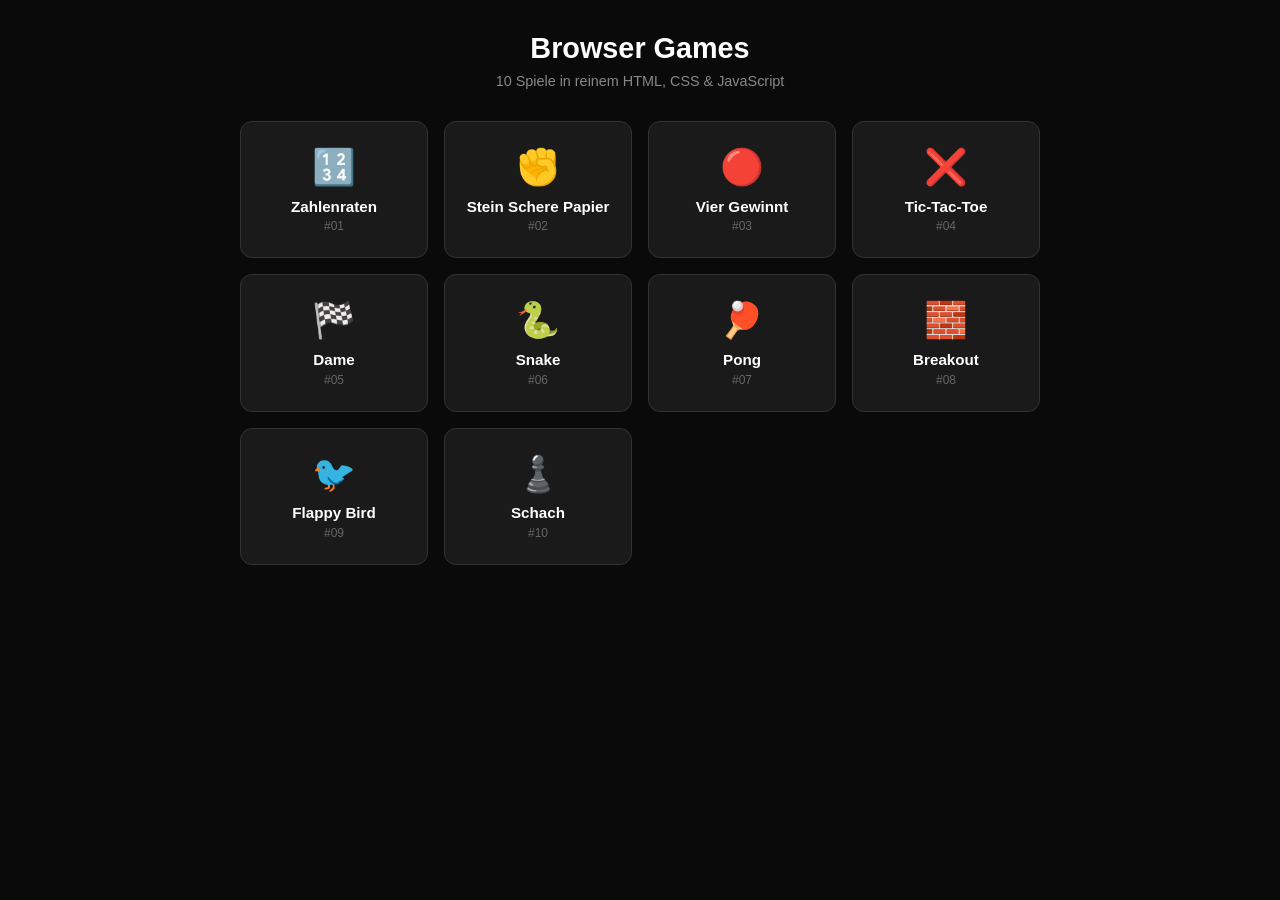
==== index.html @ c86dac92 "feat: mobile-friendly index page for all games" ====
<!DOCTYPE html>
<html lang="de">
<head>
    <meta charset="UTF-8">
    <meta name="viewport" content="width=device-width, initial-scale=1.0">
    <title>Browser Games</title>
    <style>
        * { margin: 0; padding: 0; box-sizing: border-box; }
        body {
            font-family: -apple-system, BlinkMacSystemFont, 'Segoe UI', sans-serif;
            background: #0a0a0a;
            color: #fff;
            min-height: 100vh;
            padding: 2rem 1rem;
        }
        h1 {
            text-align: center;
            font-size: 1.8rem;
            margin-bottom: 0.5rem;
        }
        .subtitle {
            text-align: center;
            color: #888;
            margin-bottom: 2rem;
            font-size: 0.9rem;
        }
        .games {
            display: grid;
            grid-template-columns: repeat(auto-fill, minmax(160px, 1fr));
            gap: 1rem;
            max-width: 800px;
            margin: 0 auto;
        }
        a.card {
            display: flex;
            flex-direction: column;
            align-items: center;
            justify-content: center;
            background: #1a1a1a;
            border: 1px solid #333;
            border-radius: 12px;
            padding: 1.5rem 1rem;
            text-decoration: none;
            color: #fff;
            transition: transform 0.15s, border-color 0.15s;
        }
        a.card:hover, a.card:active {
            transform: scale(1.03);
            border-color: #fff;
        }
        .emoji {
            font-size: 2.2rem;
            margin-bottom: 0.6rem;
        }
        .name {
            font-size: 0.95rem;
            font-weight: 600;
            text-align: center;
        }
        .nr {
            font-size: 0.75rem;
            color: #666;
            margin-top: 0.3rem;
        }
    </style>
</head>
<body>
    <h1>Browser Games</h1>
    <p class="subtitle">10 Spiele in reinem HTML, CSS & JavaScript</p>
    <div class="games">
        <a class="card" href="01-zahlenraten/">
            <div class="emoji">🔢</div>
            <div class="name">Zahlenraten</div>
            <div class="nr">#01</div>
        </a>
        <a class="card" href="02-stein-schere-papier/">
            <div class="emoji">✊</div>
            <div class="name">Stein Schere Papier</div>
            <div class="nr">#02</div>
        </a>
        <a class="card" href="03-vier-gewinnt/">
            <div class="emoji">🔴</div>
            <div class="name">Vier Gewinnt</div>
            <div class="nr">#03</div>
        </a>
        <a class="card" href="04-tic-tac-toe/">
            <div class="emoji">❌</div>
            <div class="name">Tic-Tac-Toe</div>
            <div class="nr">#04</div>
        </a>
        <a class="card" href="05-dame/">
            <div class="emoji">🏁</div>
            <div class="name">Dame</div>
            <div class="nr">#05</div>
        </a>
        <a class="card" href="06-snake/">
            <div class="emoji">🐍</div>
            <div class="name">Snake</div>
            <div class="nr">#06</div>
        </a>
        <a class="card" href="07-pong/">
            <div class="emoji">🏓</div>
            <div class="name">Pong</div>
            <div class="nr">#07</div>
        </a>
        <a class="card" href="08-breakout/">
            <div class="emoji">🧱</div>
            <div class="name">Breakout</div>
            <div class="nr">#08</div>
        </a>
        <a class="card" href="09-flappy-bird/">
            <div class="emoji">🐦</div>
            <div class="name">Flappy Bird</div>
            <div class="nr">#09</div>
        </a>
        <a class="card" href="10-schach/">
            <div class="emoji">♟️</div>
            <div class="name">Schach</div>
            <div class="nr">#10</div>
        </a>
    </div>
</body>
</html>
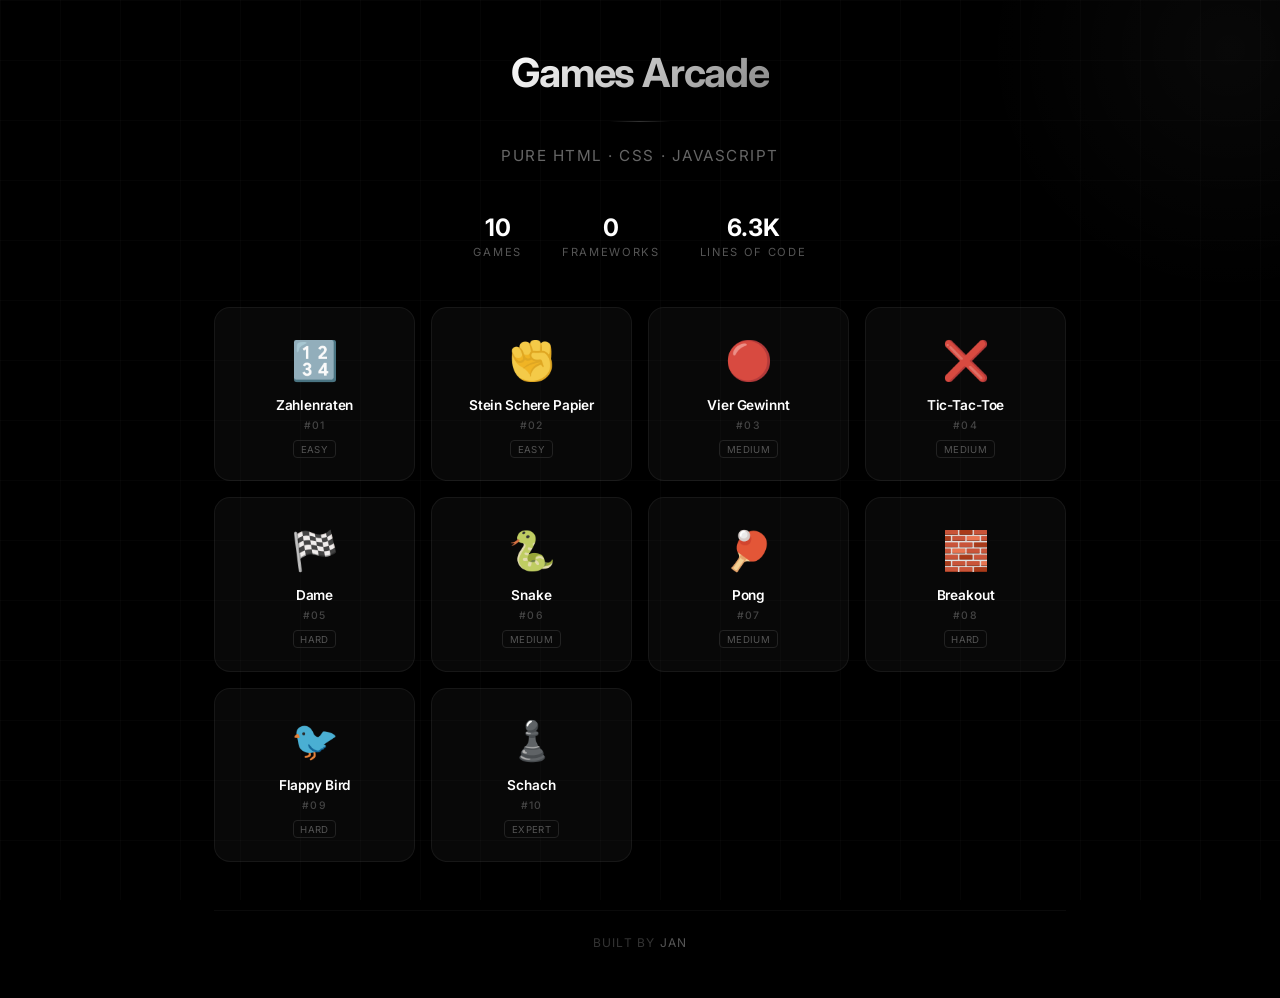
==== commit c16a816f: "feat: futuristic arcade dashboard + play links in README" ====
--- a/index.html
+++ b/index.html
@@ -3,121 +3,325 @@
 <head>
     <meta charset="UTF-8">
     <meta name="viewport" content="width=device-width, initial-scale=1.0">
-    <title>Browser Games</title>
+    <meta name="apple-mobile-web-app-capable" content="yes">
+    <meta name="apple-mobile-web-app-status-bar-style" content="black-translucent">
+    <title>Games Arcade</title>
     <style>
+        @import url('https://fonts.googleapis.com/css2?family=Inter:wght@400;500;600;700&display=swap');
+
         * { margin: 0; padding: 0; box-sizing: border-box; }
+
         body {
-            font-family: -apple-system, BlinkMacSystemFont, 'Segoe UI', sans-serif;
-            background: #0a0a0a;
+            font-family: 'Inter', -apple-system, sans-serif;
+            background: #000000;
+            color: #f7f7f7;
+            min-height: 100vh;
+            overflow-x: hidden;
+        }
+
+        /* Animated background grid */
+        body::before {
+            content: '';
+            position: fixed;
+            top: 0; left: 0; right: 0; bottom: 0;
+            background:
+                linear-gradient(rgba(255,255,255,0.02) 1px, transparent 1px),
+                linear-gradient(90deg, rgba(255,255,255,0.02) 1px, transparent 1px);
+            background-size: 60px 60px;
+            animation: gridMove 20s linear infinite;
+            pointer-events: none;
+            z-index: 0;
+        }
+
+        @keyframes gridMove {
+            0% { transform: translate(0, 0); }
+            100% { transform: translate(60px, 60px); }
+        }
+
+        /* Subtle glow orbs */
+        body::after {
+            content: '';
+            position: fixed;
+            top: -200px; right: -200px;
+            width: 500px; height: 500px;
+            background: radial-gradient(circle, rgba(255,255,255,0.03) 0%, transparent 70%);
+            pointer-events: none;
+            z-index: 0;
+        }
+
+        .container {
+            position: relative;
+            z-index: 1;
+            max-width: 900px;
+            margin: 0 auto;
+            padding: 3rem 1.5rem;
+        }
+
+        /* Header */
+        .header {
+            text-align: center;
+            margin-bottom: 3rem;
+        }
+
+        .header h1 {
+            font-size: 2.5rem;
+            font-weight: 700;
+            letter-spacing: -0.03em;
+            margin-bottom: 0.5rem;
+        }
+
+        .header h1 span {
+            background: linear-gradient(135deg, #ffffff 0%, #888888 100%);
+            -webkit-background-clip: text;
+            -webkit-text-fill-color: transparent;
+            background-clip: text;
+        }
+
+        .header p {
+            color: #666;
+            font-size: 0.95rem;
+            letter-spacing: 0.1em;
+            text-transform: uppercase;
+        }
+
+        .divider {
+            width: 60px;
+            height: 1px;
+            background: linear-gradient(90deg, transparent, #333, transparent);
+            margin: 1.5rem auto;
+        }
+
+        /* Stats bar */
+        .stats {
+            display: flex;
+            justify-content: center;
+            gap: 2.5rem;
+            margin-bottom: 3rem;
+        }
+
+        .stat {
+            text-align: center;
+        }
+
+        .stat-value {
+            font-size: 1.5rem;
+            font-weight: 700;
             color: #fff;
-            min-height: 100vh;
-            padding: 2rem 1rem;
-        }
-        h1 {
-            text-align: center;
-            font-size: 1.8rem;
-            margin-bottom: 0.5rem;
-        }
-        .subtitle {
-            text-align: center;
-            color: #888;
-            margin-bottom: 2rem;
-            font-size: 0.9rem;
-        }
+        }
+
+        .stat-label {
+            font-size: 0.7rem;
+            color: #555;
+            text-transform: uppercase;
+            letter-spacing: 0.15em;
+            margin-top: 0.2rem;
+        }
+
+        /* Game grid */
         .games {
             display: grid;
             grid-template-columns: repeat(auto-fill, minmax(160px, 1fr));
             gap: 1rem;
-            max-width: 800px;
-            margin: 0 auto;
-        }
+        }
+
         a.card {
+            position: relative;
             display: flex;
             flex-direction: column;
             align-items: center;
             justify-content: center;
-            background: #1a1a1a;
-            border: 1px solid #333;
-            border-radius: 12px;
-            padding: 1.5rem 1rem;
+            background: rgba(255,255,255,0.03);
+            border: 1px solid rgba(255,255,255,0.06);
+            border-radius: 16px;
+            padding: 1.8rem 1rem 1.4rem;
             text-decoration: none;
             color: #fff;
-            transition: transform 0.15s, border-color 0.15s;
-        }
+            transition: all 0.25s cubic-bezier(0.4, 0, 0.2, 1);
+            overflow: hidden;
+        }
+
+        a.card::before {
+            content: '';
+            position: absolute;
+            top: 0; left: 0; right: 0;
+            height: 1px;
+            background: linear-gradient(90deg, transparent, rgba(255,255,255,0.1), transparent);
+            opacity: 0;
+            transition: opacity 0.25s;
+        }
+
         a.card:hover, a.card:active {
-            transform: scale(1.03);
-            border-color: #fff;
-        }
+            background: rgba(255,255,255,0.06);
+            border-color: rgba(255,255,255,0.12);
+            transform: translateY(-4px);
+            box-shadow: 0 20px 40px rgba(0,0,0,0.3);
+        }
+
+        a.card:hover::before {
+            opacity: 1;
+        }
+
         .emoji {
-            font-size: 2.2rem;
-            margin-bottom: 0.6rem;
-        }
+            font-size: 2.4rem;
+            margin-bottom: 0.8rem;
+            filter: grayscale(0.2);
+            transition: filter 0.25s, transform 0.25s;
+        }
+
+        a.card:hover .emoji {
+            filter: grayscale(0);
+            transform: scale(1.1);
+        }
+
         .name {
-            font-size: 0.95rem;
+            font-size: 0.85rem;
             font-weight: 600;
             text-align: center;
-        }
+            letter-spacing: -0.01em;
+        }
+
         .nr {
+            font-size: 0.65rem;
+            color: #444;
+            margin-top: 0.4rem;
+            font-weight: 500;
+            letter-spacing: 0.1em;
+        }
+
+        .difficulty {
+            display: inline-block;
+            font-size: 0.6rem;
+            color: #555;
+            border: 1px solid #222;
+            border-radius: 4px;
+            padding: 0.15rem 0.4rem;
+            margin-top: 0.5rem;
+            letter-spacing: 0.05em;
+        }
+
+        /* Footer */
+        .footer {
+            text-align: center;
+            margin-top: 3rem;
+            padding-top: 1.5rem;
+            border-top: 1px solid rgba(255,255,255,0.04);
+        }
+
+        .footer p {
+            color: #333;
             font-size: 0.75rem;
-            color: #666;
-            margin-top: 0.3rem;
+            letter-spacing: 0.1em;
+            text-transform: uppercase;
+        }
+
+        .footer a {
+            color: #555;
+            text-decoration: none;
+        }
+
+        .footer a:hover {
+            color: #fff;
+        }
+
+        /* Mobile */
+        @media (max-width: 480px) {
+            .container { padding: 2rem 1rem; }
+            .header h1 { font-size: 1.8rem; }
+            .games { grid-template-columns: repeat(2, 1fr); gap: 0.8rem; }
+            a.card { padding: 1.4rem 0.8rem 1.2rem; }
+            .stats { gap: 1.5rem; }
         }
     </style>
 </head>
 <body>
-    <h1>Browser Games</h1>
-    <p class="subtitle">10 Spiele in reinem HTML, CSS & JavaScript</p>
-    <div class="games">
-        <a class="card" href="01-zahlenraten/">
-            <div class="emoji">🔢</div>
-            <div class="name">Zahlenraten</div>
-            <div class="nr">#01</div>
-        </a>
-        <a class="card" href="02-stein-schere-papier/">
-            <div class="emoji">✊</div>
-            <div class="name">Stein Schere Papier</div>
-            <div class="nr">#02</div>
-        </a>
-        <a class="card" href="03-vier-gewinnt/">
-            <div class="emoji">🔴</div>
-            <div class="name">Vier Gewinnt</div>
-            <div class="nr">#03</div>
-        </a>
-        <a class="card" href="04-tic-tac-toe/">
-            <div class="emoji">❌</div>
-            <div class="name">Tic-Tac-Toe</div>
-            <div class="nr">#04</div>
-        </a>
-        <a class="card" href="05-dame/">
-            <div class="emoji">🏁</div>
-            <div class="name">Dame</div>
-            <div class="nr">#05</div>
-        </a>
-        <a class="card" href="06-snake/">
-            <div class="emoji">🐍</div>
-            <div class="name">Snake</div>
-            <div class="nr">#06</div>
-        </a>
-        <a class="card" href="07-pong/">
-            <div class="emoji">🏓</div>
-            <div class="name">Pong</div>
-            <div class="nr">#07</div>
-        </a>
-        <a class="card" href="08-breakout/">
-            <div class="emoji">🧱</div>
-            <div class="name">Breakout</div>
-            <div class="nr">#08</div>
-        </a>
-        <a class="card" href="09-flappy-bird/">
-            <div class="emoji">🐦</div>
-            <div class="name">Flappy Bird</div>
-            <div class="nr">#09</div>
-        </a>
-        <a class="card" href="10-schach/">
-            <div class="emoji">♟️</div>
-            <div class="name">Schach</div>
-            <div class="nr">#10</div>
-        </a>
+    <div class="container">
+        <div class="header">
+            <h1><span>Games Arcade</span></h1>
+            <div class="divider"></div>
+            <p>Pure HTML &middot; CSS &middot; JavaScript</p>
+        </div>
+
+        <div class="stats">
+            <div class="stat">
+                <div class="stat-value">10</div>
+                <div class="stat-label">Games</div>
+            </div>
+            <div class="stat">
+                <div class="stat-value">0</div>
+                <div class="stat-label">Frameworks</div>
+            </div>
+            <div class="stat">
+                <div class="stat-value">6.3K</div>
+                <div class="stat-label">Lines of Code</div>
+            </div>
+        </div>
+
+        <div class="games">
+            <a class="card" href="01-zahlenraten/">
+                <div class="emoji">🔢</div>
+                <div class="name">Zahlenraten</div>
+                <div class="nr">#01</div>
+                <div class="difficulty">EASY</div>
+            </a>
+            <a class="card" href="02-stein-schere-papier/">
+                <div class="emoji">✊</div>
+                <div class="name">Stein Schere Papier</div>
+                <div class="nr">#02</div>
+                <div class="difficulty">EASY</div>
+            </a>
+            <a class="card" href="03-vier-gewinnt/">
+                <div class="emoji">🔴</div>
+                <div class="name">Vier Gewinnt</div>
+                <div class="nr">#03</div>
+                <div class="difficulty">MEDIUM</div>
+            </a>
+            <a class="card" href="04-tic-tac-toe/">
+                <div class="emoji">❌</div>
+                <div class="name">Tic-Tac-Toe</div>
+                <div class="nr">#04</div>
+                <div class="difficulty">MEDIUM</div>
+            </a>
+            <a class="card" href="05-dame/">
+                <div class="emoji">🏁</div>
+                <div class="name">Dame</div>
+                <div class="nr">#05</div>
+                <div class="difficulty">HARD</div>
+            </a>
+            <a class="card" href="06-snake/">
+                <div class="emoji">🐍</div>
+                <div class="name">Snake</div>
+                <div class="nr">#06</div>
+                <div class="difficulty">MEDIUM</div>
+            </a>
+            <a class="card" href="07-pong/">
+                <div class="emoji">🏓</div>
+                <div class="name">Pong</div>
+                <div class="nr">#07</div>
+                <div class="difficulty">MEDIUM</div>
+            </a>
+            <a class="card" href="08-breakout/">
+                <div class="emoji">🧱</div>
+                <div class="name">Breakout</div>
+                <div class="nr">#08</div>
+                <div class="difficulty">HARD</div>
+            </a>
+            <a class="card" href="09-flappy-bird/">
+                <div class="emoji">🐦</div>
+                <div class="name">Flappy Bird</div>
+                <div class="nr">#09</div>
+                <div class="difficulty">HARD</div>
+            </a>
+            <a class="card" href="10-schach/">
+                <div class="emoji">♟️</div>
+                <div class="name">Schach</div>
+                <div class="nr">#10</div>
+                <div class="difficulty">EXPERT</div>
+            </a>
+        </div>
+
+        <div class="footer">
+            <p>Built by <a href="https://github.com/jank1096">Jan</a></p>
+        </div>
     </div>
 </body>
 </html>
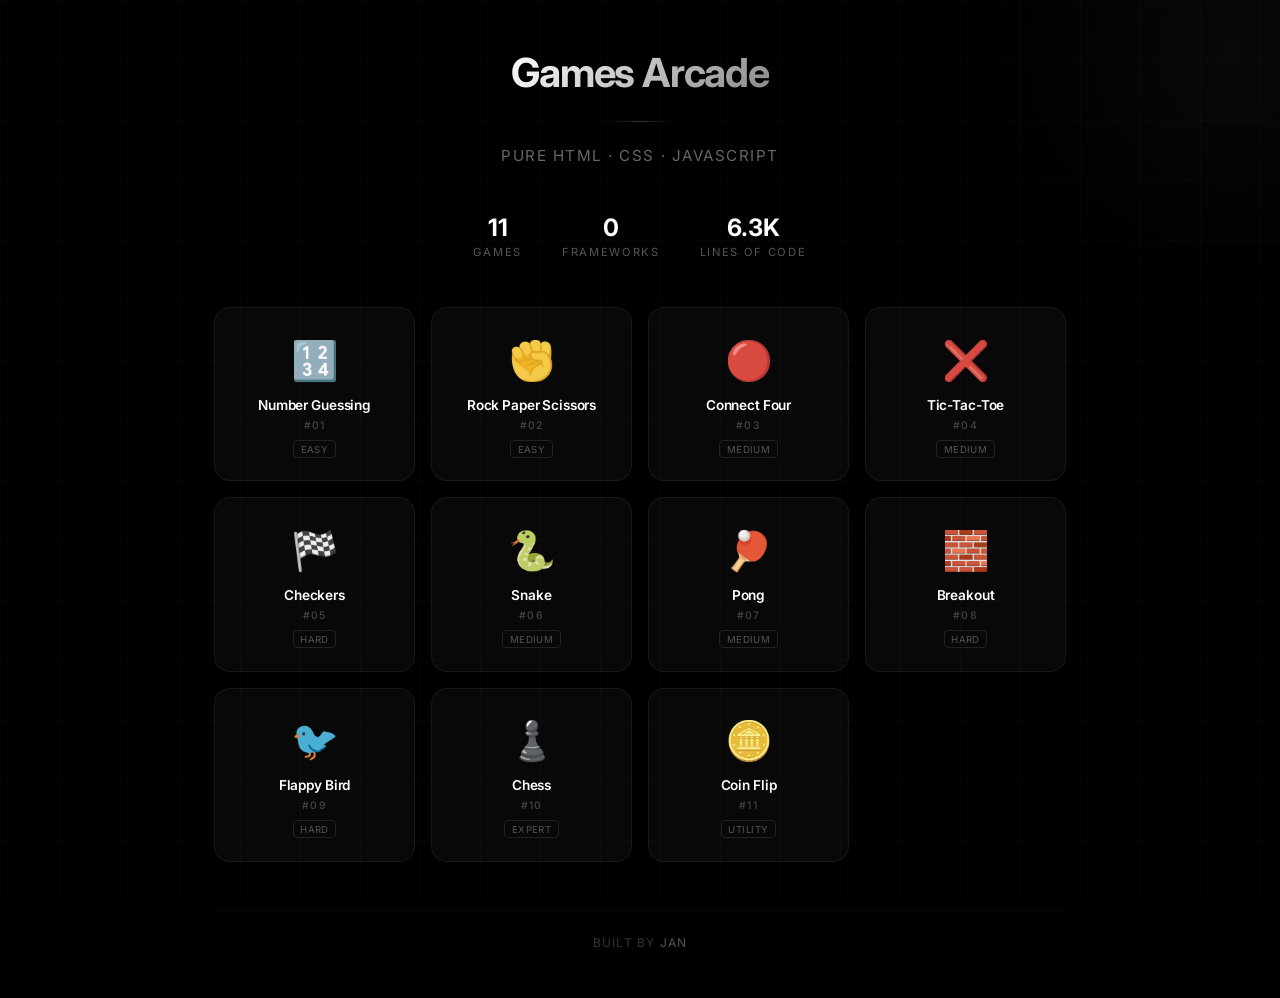
==== commit 0f212e0f: "feat: add coin flip game, translate everything to English" ====
--- a/index.html
+++ b/index.html
@@ -243,7 +243,7 @@
 
         <div class="stats">
             <div class="stat">
-                <div class="stat-value">10</div>
+                <div class="stat-value">11</div>
                 <div class="stat-label">Games</div>
             </div>
             <div class="stat">
@@ -259,19 +259,19 @@
         <div class="games">
             <a class="card" href="01-zahlenraten/">
                 <div class="emoji">🔢</div>
-                <div class="name">Zahlenraten</div>
+                <div class="name">Number Guessing</div>
                 <div class="nr">#01</div>
                 <div class="difficulty">EASY</div>
             </a>
             <a class="card" href="02-stein-schere-papier/">
                 <div class="emoji">✊</div>
-                <div class="name">Stein Schere Papier</div>
+                <div class="name">Rock Paper Scissors</div>
                 <div class="nr">#02</div>
                 <div class="difficulty">EASY</div>
             </a>
             <a class="card" href="03-vier-gewinnt/">
                 <div class="emoji">🔴</div>
-                <div class="name">Vier Gewinnt</div>
+                <div class="name">Connect Four</div>
                 <div class="nr">#03</div>
                 <div class="difficulty">MEDIUM</div>
             </a>
@@ -283,7 +283,7 @@
             </a>
             <a class="card" href="05-dame/">
                 <div class="emoji">🏁</div>
-                <div class="name">Dame</div>
+                <div class="name">Checkers</div>
                 <div class="nr">#05</div>
                 <div class="difficulty">HARD</div>
             </a>
@@ -313,9 +313,15 @@
             </a>
             <a class="card" href="10-schach/">
                 <div class="emoji">♟️</div>
-                <div class="name">Schach</div>
+                <div class="name">Chess</div>
                 <div class="nr">#10</div>
                 <div class="difficulty">EXPERT</div>
+            </a>
+            <a class="card" href="11-coin-flip/">
+                <div class="emoji">🪙</div>
+                <div class="name">Coin Flip</div>
+                <div class="nr">#11</div>
+                <div class="difficulty">UTILITY</div>
             </a>
         </div>
 
